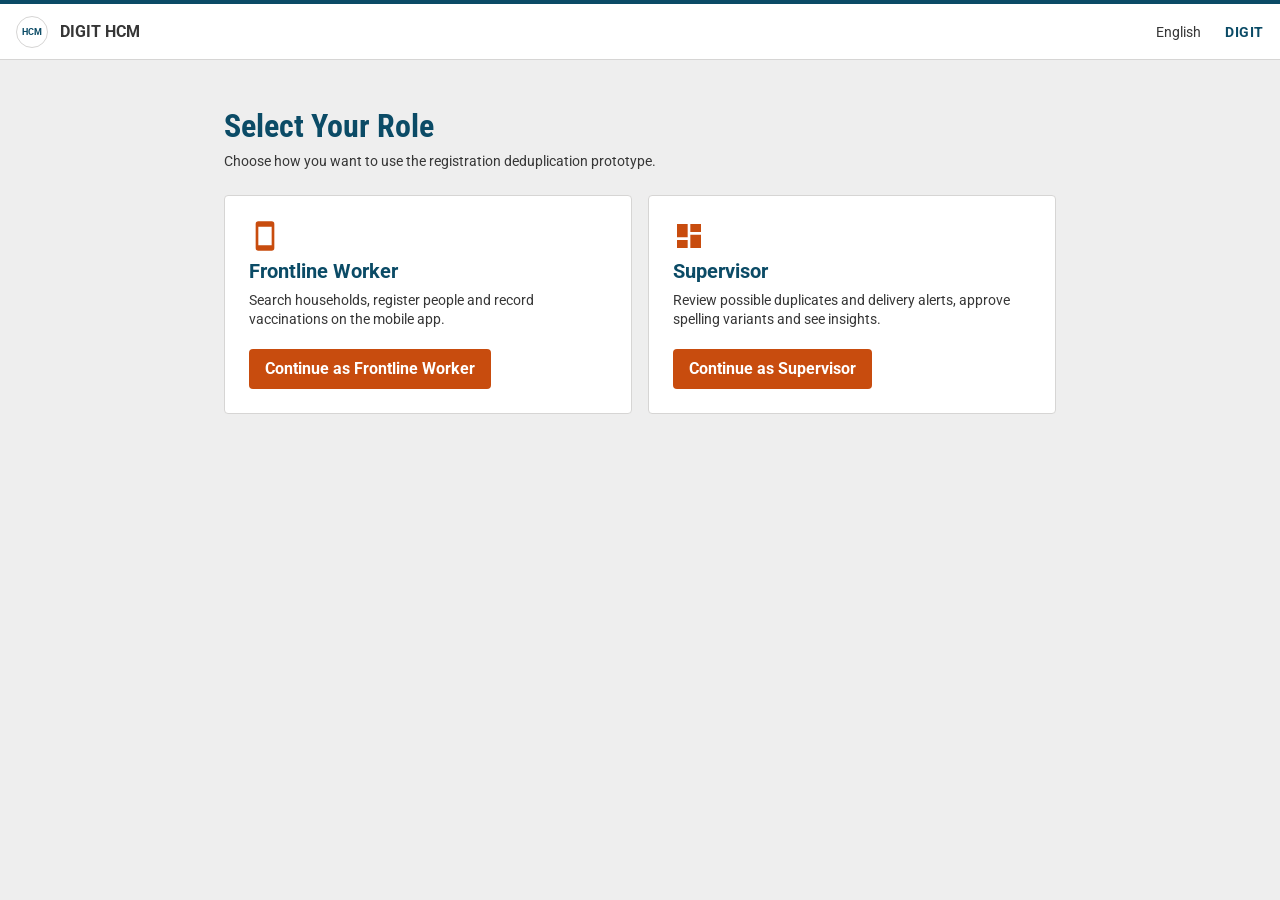
==== index.html @ af991c8d "Review: highlight compared fields as same, similar or different in both records, with a key; drop mo" ====
<!DOCTYPE html>
<html lang="en">
<head>
<meta charset="UTF-8" />
<meta name="viewport" content="width=device-width, initial-scale=1.0" />
<title>Duplication Flow – Select Your Role</title>
<link rel="preconnect" href="https://fonts.googleapis.com">
<link rel="preconnect" href="https://fonts.gstatic.com" crossorigin>
<link href="https://fonts.googleapis.com/css2?family=Roboto+Condensed:wght@400;700&family=Roboto:wght@400;500;700&display=swap" rel="stylesheet">
<link rel="stylesheet" href="supervisor.css?v=3" />
</head>
<body class="role-page">
  <header class="topbar">
    <div class="brand"><span class="brand-mark">HCM</span><span>DIGIT HCM</span></div>
    <div class="topbar-right"><span>English</span><span class="brand-digit">DIGIT</span></div>
  </header>
  <main class="role-main">
    <h1 class="page-title">Select Your Role</h1>
    <p class="page-desc">Choose how you want to use the registration deduplication prototype.</p>
    <ul class="role-list">
      <li>
        <a class="role-card" href="worker.html">
          <svg viewBox="0 0 24 24" aria-hidden="true"><path fill="currentColor" d="M17 1H7a2 2 0 0 0-2 2v18a2 2 0 0 0 2 2h10a2 2 0 0 0 2-2V3a2 2 0 0 0-2-2zm0 18H7V5h10v14z"/></svg>
          <span class="role-name">Frontline Worker</span>
          <span class="role-desc">Search households, register people and record vaccinations on the mobile app.</span>
          <span class="btn btn-primary">Continue as Frontline Worker</span>
        </a>
      </li>
      <li>
        <a class="role-card" href="supervisor.html">
          <svg viewBox="0 0 24 24" aria-hidden="true"><path fill="currentColor" d="M3 13h8V3H3v10zm0 8h8v-6H3v6zm10 0h8V11h-8v10zm0-18v6h8V3h-8z"/></svg>
          <span class="role-name">Supervisor</span>
          <span class="role-desc">Review possible duplicates and delivery alerts, approve spelling variants and see insights.</span>
          <span class="btn btn-primary">Continue as Supervisor</span>
        </a>
      </li>
    </ul>
  </main>
</body>
</html>
---- supervisor.css ----
/* Supervisor dashboard – DIGIT HCM web layout (matches Manage Registers / Studio User Management). */
:root {
  --primary-1: #C84C0E;
  --primary-1-bg: #FBEEE8;
  --primary-2: #0B4B66;
  --text: #363636;
  --text-2: #707070;
  --border: #D6D5D4;
  --bg: #EEEEEE;
  --subbar: #E8EDF0;
  --paper: #FFFFFF;
  --paper-2: #FAFAFA;
  --head: #F3F5F6;
  --error: #B91900;  --error-bg: #FBE6E3;
  --success: #00703C; --success-bg: #E5F4EC;
  --warning: #9E5F00; --warning-bg: #FFF4D6;
  --info: #0057BD;   --info-bg: #E6EEF8;
}
* { box-sizing: border-box; margin: 0; padding: 0; }
body { font-family: 'Roboto', system-ui, sans-serif; color: var(--text); background: var(--bg); font-size: 16px; line-height: 22px; }
button, input, select, textarea { font: inherit; color: inherit; }
button { background: none; border: 0; cursor: pointer; }
a { color: inherit; }
:focus-visible { outline: 2px solid var(--primary-1); outline-offset: 2px; }
.sr-only { position: absolute; width: 1px; height: 1px; overflow: hidden; clip: rect(0 0 0 0); white-space: nowrap; }
[hidden] { display: none !important; }

/* ---------- Top bar ---------- */
.topbar { height: 60px; display: flex; align-items: center; justify-content: space-between; padding: 0 16px; background: var(--paper); border-top: 4px solid var(--primary-2); border-bottom: 1px solid var(--border); position: sticky; top: 0; z-index: 20; }
.brand { display: flex; align-items: center; gap: 12px; font-weight: 700; color: var(--text); }
.brand-mark { width: 32px; height: 32px; border-radius: 50%; border: 1px solid var(--border); display: grid; place-items: center; font-size: 9px; font-weight: 700; color: var(--primary-2); }
.topbar-right { display: flex; align-items: center; gap: 24px; font-size: 14px; }
.brand-digit { font-weight: 700; color: var(--primary-2); letter-spacing: .04em; }
.avatar { width: 28px; height: 28px; border-radius: 50%; background: var(--primary-2); color: #fff; display: grid; place-items: center; font-size: 13px; font-weight: 700; }
.role-switch { color: var(--primary-1); font-weight: 500; text-decoration: underline; }

/* ---------- Shell ---------- */
.shell { display: flex; min-height: calc(100vh - 60px); }
.sidenav { width: 48px; flex: 0 0 48px; background: var(--paper); border-right: 1px solid var(--border); padding-top: 12px; display: flex; flex-direction: column; align-items: center; gap: 4px; align-self: stretch; }
.sidenav a { width: 32px; height: 32px; border-radius: 4px; display: grid; place-items: center; color: var(--text); }
.sidenav a svg { width: 18px; height: 18px; }
.sidenav a[aria-current="page"] { background: var(--primary-1); color: #fff; }
.sidenav a:hover:not([aria-current="page"]) { background: var(--paper-2); }
.content { flex: 1 1 auto; min-width: 0; }
.subbar { height: 56px; display: flex; align-items: center; justify-content: flex-end; gap: 12px; padding: 0 24px; background: var(--subbar); }
.page { padding: 20px 24px 48px; }
.page:focus { outline: none; }

/* ---------- Page head ---------- */
.crumbs { display: flex; gap: 6px; font-size: 13px; line-height: 18px; color: var(--text-2); }
.crumbs a { color: var(--primary-1); text-decoration: none; }
.crumbs a:hover { text-decoration: underline; }
.page-head { margin-top: 12px; display: flex; align-items: flex-start; justify-content: space-between; gap: 24px; }
.page-title { font-family: 'Roboto Condensed', 'Roboto', sans-serif; font-weight: 700; font-size: 32px; line-height: 36px; color: var(--primary-2); }
.page-desc { margin-top: 8px; font-size: 14px; line-height: 19px; color: var(--text); }
.head-actions { display: flex; gap: 12px; flex: 0 0 auto; }

/* ---------- Buttons ---------- */
.btn { height: 40px; padding: 0 16px; display: inline-flex; align-items: center; justify-content: center; gap: 8px; border-radius: 4px; font-size: 16px; font-weight: 700; line-height: 22px; text-decoration: none; white-space: nowrap; }
.btn svg { width: 18px; height: 18px; }
.btn-primary { background: var(--primary-1); color: #fff; }
.btn-secondary { background: var(--paper); color: var(--primary-1); border: 1px solid var(--primary-1); }
.btn-sm { height: 32px; padding: 0 12px; font-size: 14px; }
.btn:disabled { background: #C5C5C5; color: #fff; border-color: #C5C5C5; cursor: not-allowed; }
.btn-secondary:disabled { background: var(--paper); color: #C5C5C5; }
.link { color: var(--primary-1); font-weight: 500; text-decoration: underline; font-size: 14px; }

/* ---------- Stat strip ---------- */
.stats { margin-top: 20px; display: inline-flex; flex-wrap: wrap; background: var(--paper); border: 1px solid var(--border); border-radius: 4px; }
.stat { display: flex; align-items: baseline; gap: 8px; padding: 12px 20px; }
.stat + .stat { border-left: 1px solid var(--border); }
.stat b { font-size: 20px; line-height: 23px; color: var(--primary-2); }
.stat span { font-size: 14px; line-height: 19px; color: var(--text); }
.stat.is-alert b { color: var(--error); }

/* ---------- Cards, filters ---------- */
.card { margin-top: 16px; background: var(--paper); border: 1px solid var(--border); border-radius: 4px; }
.card-pad { padding: 16px 20px; }
.card-title { font-size: 20px; line-height: 23px; font-weight: 700; color: var(--primary-2); }
.card-sub { margin-top: 4px; font-size: 14px; line-height: 19px; color: var(--text-2); }
.filters { display: flex; flex-wrap: wrap; align-items: flex-end; gap: 12px 16px; padding: 16px 20px; }
.filter { display: flex; flex-direction: column; gap: 4px; min-width: 170px; flex: 1 1 170px; }
.filter label { font-size: 13px; line-height: 18px; font-weight: 500; color: #0B0C0C; }
.input, select.input { height: 40px; border: 1px solid #505A5F; border-radius: 0; background: var(--paper); padding: 0 12px; font-size: 14px; width: 100%; }
select.input { appearance: none; -webkit-appearance: none; padding-right: 32px; background-image: url("data:image/svg+xml,%3Csvg xmlns='http://www.w3.org/2000/svg' viewBox='0 0 24 24'%3E%3Cpath fill='%23363636' d='M7 10l5 5 5-5z'/%3E%3C/svg%3E"); background-repeat: no-repeat; background-position: right 8px center; background-size: 20px; }
.input:focus { outline: none; border: 2px solid var(--primary-1); padding: 0 11px; }
textarea.input { height: auto; min-height: 80px; padding: 10px 12px; resize: vertical; }
.filter-actions { display: flex; align-items: center; gap: 16px; margin-left: auto; }

/* ---------- Table ---------- */
.table-bar { display: flex; align-items: center; justify-content: space-between; gap: 12px; padding: 12px 16px; font-size: 14px; color: var(--text); }
.table-wrap { overflow-x: auto; }
table.data { width: 100%; border-collapse: collapse; font-size: 14px; line-height: 19px; }
table.data th { background: var(--head); color: var(--primary-2); font-weight: 700; text-align: left; padding: 12px 16px; border-top: 1px solid var(--border); border-bottom: 1px solid var(--border); white-space: nowrap; }
table.data td { padding: 12px 16px; border-bottom: 1px solid var(--border); vertical-align: middle; }
table.data tbody tr:hover td { background: var(--paper-2); }
table.data tr.is-alert td:first-child { box-shadow: inset 3px 0 0 var(--error); }
.cell-strong { font-weight: 700; color: var(--text); }
.cell-sub { display: block; font-size: 12px; line-height: 16px; color: var(--text-2); }
.table-foot { display: flex; align-items: center; justify-content: flex-end; gap: 16px; padding: 12px 16px; font-size: 14px; color: var(--text-2); }
.empty-row td { text-align: center; padding: 40px 16px; color: var(--text); }

/* ---------- Tags ---------- */
.tag { display: inline-flex; align-items: center; gap: 4px; height: 22px; padding: 0 8px; border-radius: 4px; border: 1px solid; font-size: 12px; line-height: 16px; font-weight: 500; white-space: nowrap; }
.tag svg { width: 12px; height: 12px; }
.tag-error { color: var(--error); background: var(--error-bg); border-color: #F2C4BD; }
.tag-warning { color: var(--warning); background: var(--warning-bg); border-color: #EBD08E; }
.tag-success { color: var(--success); background: var(--success-bg); border-color: #A8D5BC; }
.tag-info { color: var(--info); background: var(--info-bg); border-color: #B3CBEA; }
.tag-neutral { color: var(--text); background: var(--paper-2); border-color: var(--border); }

/* ---------- Review (S2 / S3) ---------- */
.rec-pair { margin-top: 16px; display: grid; grid-template-columns: 1fr 1fr; gap: 16px; }
.rec { background: var(--paper-2); border: 1px solid var(--border); border-radius: 4px; padding: 16px; min-width: 0; }
.rec-head { display: flex; align-items: baseline; justify-content: space-between; gap: 8px; padding-bottom: 12px; border-bottom: 1px solid var(--border); }
.rec-head h3 { font-size: 16px; line-height: 18px; font-weight: 700; color: var(--primary-2); }
.rec-id { font-size: 12px; line-height: 16px; color: var(--text-2); font-weight: 500; }
.rec-rows { margin-top: 4px; }
.rec-rows > div { display: grid; grid-template-columns: 42% 1fr; gap: 12px; padding: 10px 8px; margin: 0 -8px; border-bottom: 1px solid #ECECEC; font-size: 14px; line-height: 19px; }
.rec-rows > div:last-child { border-bottom: 0; }
.rec-rows dt { color: var(--text-2); }
.rec-rows dd { color: var(--text); word-break: break-word; }
.rec-rows > div[class^="m-"] { border-radius: 4px; box-shadow: inset 3px 0 0 var(--m-c); background: var(--m-bg); }
.rec-rows > div[class^="m-"] dd { font-weight: 700; }
.m-same { --m-c: var(--success); --m-bg: var(--success-bg); }
.m-similar { --m-c: #C58A00; --m-bg: var(--warning-bg); }
.m-diff { --m-c: var(--error); --m-bg: var(--error-bg); }
.m-legend { list-style: none; margin-top: 12px; display: flex; gap: 16px; font-size: 12px; line-height: 16px; color: var(--text); }
.m-legend li { display: inline-flex; align-items: center; gap: 6px; }
.m-legend li::before { content: ""; width: 12px; height: 12px; border-radius: 2px; background: var(--m-bg); box-shadow: inset 3px 0 0 var(--m-c); border: 1px solid var(--m-c); }
.rec-sub { display: block; margin-top: 2px; font-size: 12px; line-height: 16px; font-weight: 500; color: var(--warning); }
.sub-title { margin-top: 24px; font-size: 16px; line-height: 18px; font-weight: 700; color: var(--primary-2); }
.pair-list { margin-top: 12px; display: flex; flex-direction: column; gap: 8px; }
.pair-row { display: grid; grid-template-columns: 1fr 1fr auto; gap: 16px; align-items: center; background: var(--paper-2); border: 1px solid var(--border); border-radius: 4px; padding: 12px 16px; font-size: 14px; line-height: 19px; }
.pair-row > div { display: flex; flex-direction: column; gap: 2px; min-width: 0; }
.pair-lbl { font-size: 12px; line-height: 16px; color: var(--text-2); }
.pair-match { align-items: flex-end; }
.pair-none { font-size: 12px; color: var(--text-2); }
.rec-notes { margin-top: 16px; display: grid; gap: 12px; }
.rec-notes > div { background: var(--paper-2); border: 1px solid var(--border); border-radius: 4px; padding: 12px 16px; }
.rec-notes h3 { font-size: 14px; line-height: 19px; font-weight: 700; color: var(--primary-2); }
.rec-notes p { margin-top: 2px; font-size: 14px; line-height: 19px; color: var(--text); }
@media (max-width: 1100px) { .rec-pair { grid-template-columns: 1fr; } }
.review-side { position: sticky; top: 76px; }
.review-side > .card { margin-top: 16px; }
.review-grid { display: grid; grid-template-columns: minmax(0, 2fr) minmax(300px, 1fr); gap: 16px; align-items: start; }
.signals { display: flex; flex-wrap: wrap; gap: 6px; margin-top: 12px; }
.cmp { width: 100%; border-collapse: collapse; font-size: 14px; line-height: 19px; margin-top: 12px; }
.cmp th, .cmp td { padding: 10px 12px; border-bottom: 1px solid var(--border); text-align: left; vertical-align: top; }
.cmp thead th { background: var(--head); color: var(--primary-2); font-weight: 700; }
.cmp tbody th { color: var(--text-2); font-weight: 400; width: 26%; }
.cmp td.is-diff { background: var(--warning-bg); font-weight: 500; }
.section-label { margin-top: 20px; font-size: 16px; line-height: 18px; font-weight: 700; color: var(--primary-2); }
.meta { display: grid; grid-template-columns: auto 1fr; gap: 8px 16px; margin-top: 12px; font-size: 14px; line-height: 19px; }
.meta dt { color: var(--text-2); }
.map { margin-top: 12px; border: 1px solid var(--border); border-radius: 4px; background: #E9EFE8; display: block; width: 100%; height: auto; }
.decide { display: flex; flex-direction: column; gap: 10px; border: 0; padding: 0; min-width: 0; }
.decide legend { padding: 0; margin-bottom: 4px; }
.radio { display: flex; align-items: flex-start; gap: 10px; font-size: 16px; line-height: 22px; cursor: pointer; }
.radio input { appearance: none; -webkit-appearance: none; width: 20px; height: 20px; margin-top: 1px; flex: 0 0 20px; border: 1px solid #505A5F; border-radius: 50%; display: grid; place-items: center; cursor: pointer; }
.radio input::after { content: ""; width: 10px; height: 10px; border-radius: 50%; background: var(--primary-1); transform: scale(0); }
.radio input:checked { border-color: var(--primary-1); }
.radio input:checked::after { transform: scale(1); }
.radio small { display: block; font-size: 13px; line-height: 18px; color: var(--text-2); }
.field { margin-top: 16px; display: flex; flex-direction: column; gap: 4px; }
.field > label { font-size: 14px; line-height: 19px; font-weight: 500; color: #0B0C0C; }
.err { font-size: 13px; color: var(--error); }
.card-actions { margin-top: 20px; display: flex; justify-content: flex-end; gap: 12px; }
.done-note { margin-top: 12px; padding: 10px 12px; border-radius: 4px; background: var(--success-bg); color: var(--success); font-size: 14px; }

/* ---------- Tabs (S4) ---------- */
.tabs { display: flex; gap: 0; border-bottom: 1px solid var(--border); padding: 0 16px; }
.tab { padding: 12px 16px; font-size: 14px; font-weight: 500; color: var(--text-2); border-bottom: 3px solid transparent; margin-bottom: -1px; }
.tab[aria-selected="true"] { color: var(--primary-1); border-bottom-color: var(--primary-1); font-weight: 700; }
.alias-names { display: flex; flex-wrap: wrap; gap: 4px; }
.row-actions { display: flex; gap: 8px; }

/* ---------- Insights (S5): single-series bar lists ---------- */
.insight-grid { display: grid; grid-template-columns: repeat(2, minmax(0, 1fr)); gap: 16px; }
@media (max-width: 900px) { .insight-grid { grid-template-columns: 1fr; } }
.bars { list-style: none; margin-top: 16px; display: flex; flex-direction: column; gap: 10px; }
.bar-row { display: grid; grid-template-columns: 130px 1fr 52px; align-items: center; gap: 12px; font-size: 14px; line-height: 19px; position: relative; }
.bar-label { color: var(--text); overflow: hidden; text-overflow: ellipsis; white-space: nowrap; }
.bar-track { height: 16px; display: flex; align-items: center; }
.bar { height: 12px; min-width: 2px; background: var(--primary-2); border-radius: 0 4px 4px 0; }
.bar-row:hover .bar, .bar-row:focus-within .bar { background: #083A50; }
.bar-val { text-align: right; font-variant-numeric: tabular-nums; color: var(--text); font-weight: 500; }
.bar-tip { position: absolute; left: 140px; bottom: calc(100% + 4px); padding: 6px 10px; background: #363636; color: #fff; border-radius: 4px; font-size: 12px; line-height: 16px; white-space: nowrap; opacity: 0; pointer-events: none; transition: opacity .1s; z-index: 2; }
.bar-row:hover .bar-tip, .bar-row:focus-within .bar-tip { opacity: 1; }
.chart-note { margin-top: 12px; font-size: 12px; line-height: 16px; color: var(--text-2); }
.toggle-table { margin-top: 12px; }

/* ---------- Toast ---------- */
.toast { position: fixed; left: 50%; bottom: 24px; transform: translateX(-50%); background: #363636; color: #fff; padding: 12px 16px; border-radius: 4px; font-size: 14px; z-index: 50; max-width: 90vw; }

/* ---------- Role select page ---------- */
.role-page { background: var(--bg); }
.role-main { max-width: 880px; margin: 0 auto; padding: 48px 24px; }
.role-list { list-style: none; margin-top: 24px; display: grid; grid-template-columns: repeat(auto-fit, minmax(280px, 1fr)); gap: 16px; }
.role-card { height: 100%; display: flex; flex-direction: column; align-items: flex-start; gap: 8px; padding: 24px; background: var(--paper); border: 1px solid var(--border); border-radius: 4px; text-decoration: none; }
.role-card:hover { border-color: var(--primary-1); }
.role-card > svg { width: 32px; height: 32px; color: var(--primary-1); }
.role-name { font-size: 20px; line-height: 23px; font-weight: 700; color: var(--primary-2); }
.role-desc { font-size: 14px; line-height: 19px; color: var(--text); flex: 1 1 auto; }
.role-card .btn { margin-top: 12px; }

@media (max-width: 900px) {
  .review-grid { grid-template-columns: 1fr; }
  .page-head { flex-direction: column; }
}
@media (max-width: 600px) {
  .page { padding: 16px; }
  .subbar { padding: 0 16px; }
  .page-title { font-size: 28px; line-height: 32px; }
  .stats { display: flex; }
  .stat { flex: 1 1 50%; }
  .stat + .stat { border-left: 0; }
}
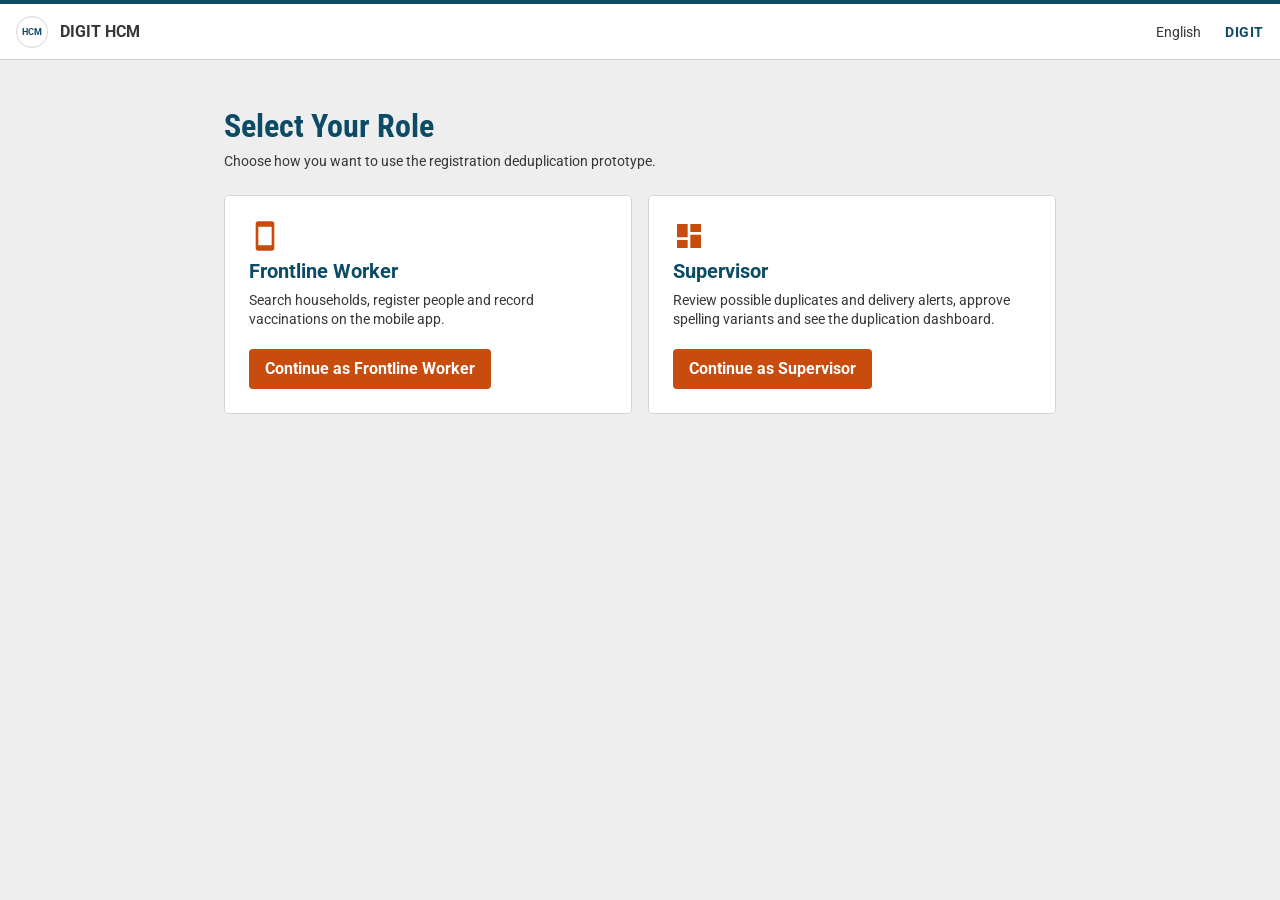
==== commit f0f573ab: "Role page: point supervisor card to the duplication dashboard Co-Authored-By: Claude Opus 5.5 <norep" ====
--- a/index.html
+++ b/index.html
@@ -7,7 +7,7 @@
 <link rel="preconnect" href="https://fonts.googleapis.com">
 <link rel="preconnect" href="https://fonts.gstatic.com" crossorigin>
 <link href="https://fonts.googleapis.com/css2?family=Roboto+Condensed:wght@400;700&family=Roboto:wght@400;500;700&display=swap" rel="stylesheet">
-<link rel="stylesheet" href="supervisor.css?v=3" />
+<link rel="stylesheet" href="supervisor.css?v=5" />
 </head>
 <body class="role-page">
   <header class="topbar">
@@ -30,7 +30,7 @@
         <a class="role-card" href="supervisor.html">
           <svg viewBox="0 0 24 24" aria-hidden="true"><path fill="currentColor" d="M3 13h8V3H3v10zm0 8h8v-6H3v6zm10 0h8V11h-8v10zm0-18v6h8V3h-8z"/></svg>
           <span class="role-name">Supervisor</span>
-          <span class="role-desc">Review possible duplicates and delivery alerts, approve spelling variants and see insights.</span>
+          <span class="role-desc">Review possible duplicates and delivery alerts, approve spelling variants and see the duplication dashboard.</span>
           <span class="btn btn-primary">Continue as Supervisor</span>
         </a>
       </li>
--- a/supervisor.css
+++ b/supervisor.css
@@ -216,3 +216,38 @@
   .stat { flex: 1 1 50%; }
   .stat + .stat { border-left: 0; }
 }
+
+/* ---------- S5 Duplication Dashboard ---------- */
+.kpis { margin-top: 20px; display: grid; grid-template-columns: repeat(4, minmax(0, 1fr)); gap: 16px; }
+.kpi { background: var(--paper); border: 1px solid var(--border); border-radius: 4px; padding: 16px 20px; display: flex; flex-direction: column; gap: 4px; }
+.kpi-num { font-size: 32px; line-height: 36px; font-weight: 700; color: var(--primary-2); font-variant-numeric: tabular-nums; }
+.kpi.is-alert .kpi-num { color: var(--error); }
+.kpi-label { font-size: 14px; line-height: 19px; font-weight: 500; color: var(--text); }
+.kpi-note { font-size: 12px; line-height: 16px; color: var(--text-2); }
+.dash-grid { margin-top: 16px; display: grid; grid-template-columns: repeat(2, minmax(0, 1fr)); gap: 16px; }
+.dash-grid > .card { margin-top: 0; }
+.chart-card { display: flex; flex-direction: column; }
+.chart-card .toggle-table { align-self: flex-start; margin-top: auto; padding-top: 12px; }
+.donut-wrap { margin-top: 16px; display: flex; align-items: center; gap: 24px; flex-wrap: wrap; }
+.donut { width: 180px; height: 180px; flex: 0 0 180px; }
+.donut .slice { stroke: var(--paper); stroke-width: 2; cursor: pointer; }
+.donut .slice:hover, .donut .slice:focus { opacity: .85; outline: none; }
+.donut-total { font-size: 28px; font-weight: 700; fill: var(--primary-2); font-family: 'Roboto', sans-serif; }
+.donut-unit { font-size: 12px; fill: var(--text-2); font-family: 'Roboto', sans-serif; }
+.legend { list-style: none; flex: 1 1 180px; display: flex; flex-direction: column; gap: 8px; font-size: 14px; line-height: 19px; }
+.legend li { display: grid; grid-template-columns: 12px 1fr auto 44px; gap: 8px; align-items: center; }
+.legend .sw { width: 12px; height: 12px; border-radius: 3px; }
+.lg-label { color: var(--text); }
+.lg-val { color: var(--text); font-weight: 700; font-variant-numeric: tabular-nums; text-align: right; }
+.lg-pct { color: var(--text-2); font-variant-numeric: tabular-nums; text-align: right; }
+.trend { margin-top: 12px; width: 100%; height: auto; display: block; }
+.trend .grid { stroke: #E6E6E6; stroke-width: 1; }
+.trend .axis { font-size: 11px; fill: var(--text-2); font-family: 'Roboto', sans-serif; }
+.trend-line { fill: none; stroke: var(--primary-2); stroke-width: 2; stroke-linejoin: round; }
+.trend .pt circle { fill: var(--primary-2); stroke: var(--paper); stroke-width: 2; }
+.trend .pt .hit { fill: transparent; }
+.trend .pt:hover circle, .trend .pt:focus circle { r: 6; }
+.trend .pt:focus { outline: none; }
+.chart-tip { position: fixed; z-index: 60; padding: 6px 10px; background: #363636; color: #fff; border-radius: 4px; font-size: 12px; line-height: 16px; pointer-events: none; white-space: nowrap; }
+@media (max-width: 1100px) { .kpis { grid-template-columns: repeat(2, minmax(0, 1fr)); } }
+@media (max-width: 900px) { .dash-grid { grid-template-columns: 1fr; } }
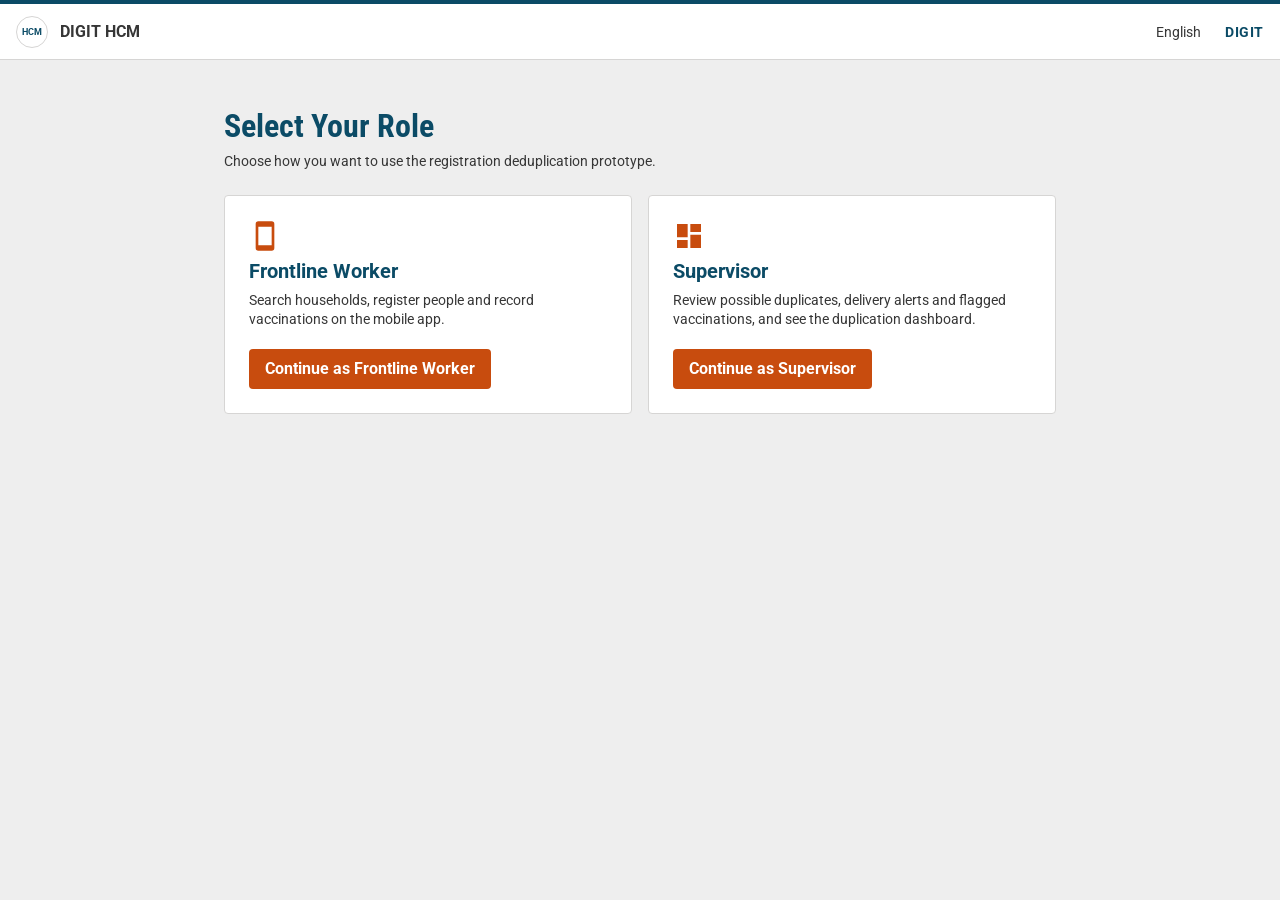
==== commit 0f71f70c: "Match spec: flag goes straight to the reason screen, wrong child / not vaccinated bring Take Action " ====
--- a/index.html
+++ b/index.html
@@ -7,7 +7,7 @@
 <link rel="preconnect" href="https://fonts.googleapis.com">
 <link rel="preconnect" href="https://fonts.gstatic.com" crossorigin>
 <link href="https://fonts.googleapis.com/css2?family=Roboto+Condensed:wght@400;700&family=Roboto:wght@400;500;700&display=swap" rel="stylesheet">
-<link rel="stylesheet" href="supervisor.css?v=5" />
+<link rel="stylesheet" href="supervisor.css?v=8" />
 </head>
 <body class="role-page">
   <header class="topbar">
@@ -30,7 +30,7 @@
         <a class="role-card" href="supervisor.html">
           <svg viewBox="0 0 24 24" aria-hidden="true"><path fill="currentColor" d="M3 13h8V3H3v10zm0 8h8v-6H3v6zm10 0h8V11h-8v10zm0-18v6h8V3h-8z"/></svg>
           <span class="role-name">Supervisor</span>
-          <span class="role-desc">Review possible duplicates and delivery alerts, approve spelling variants and see the duplication dashboard.</span>
+          <span class="role-desc">Review possible duplicates, delivery alerts and flagged vaccinations, and see the duplication dashboard.</span>
           <span class="btn btn-primary">Continue as Supervisor</span>
         </a>
       </li>
--- a/supervisor.css
+++ b/supervisor.css
@@ -130,6 +130,11 @@
 .m-legend li::before { content: ""; width: 12px; height: 12px; border-radius: 2px; background: var(--m-bg); box-shadow: inset 3px 0 0 var(--m-c); border: 1px solid var(--m-c); }
 .rec-sub { display: block; margin-top: 2px; font-size: 12px; line-height: 16px; font-weight: 500; color: var(--warning); }
 .sub-title { margin-top: 24px; font-size: 16px; line-height: 18px; font-weight: 700; color: var(--primary-2); }
+.person-pair { margin-top: 16px; }
+.person-pair-head { display: flex; align-items: center; justify-content: space-between; gap: 12px; }
+.person-pair-head h4 { font-size: 14px; line-height: 19px; font-weight: 700; color: var(--text); }
+.person-pair .rec-pair { margin-top: 8px; }
+.rec-empty p { margin-top: 12px; font-size: 14px; line-height: 19px; color: var(--text-2); }
 .pair-list { margin-top: 12px; display: flex; flex-direction: column; gap: 8px; }
 .pair-row { display: grid; grid-template-columns: 1fr 1fr auto; gap: 16px; align-items: center; background: var(--paper-2); border: 1px solid var(--border); border-radius: 4px; padding: 12px 16px; font-size: 14px; line-height: 19px; }
 .pair-row > div { display: flex; flex-direction: column; gap: 2px; min-width: 0; }
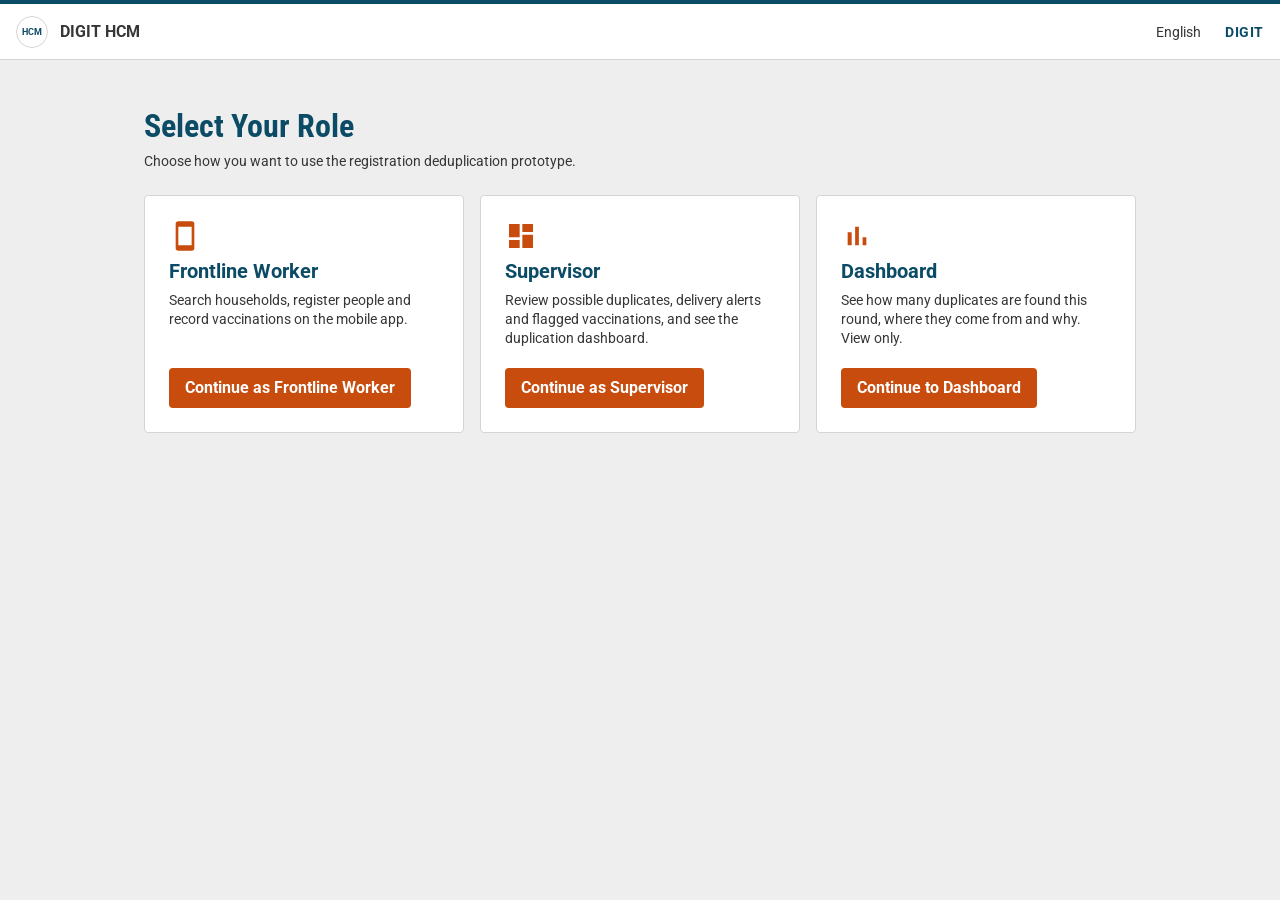
==== commit 544c32c3: "Dashboard role: view-only dashboard.html and a third card on the role page Co-Authored-By: Claude Op" ====
--- a/index.html
+++ b/index.html
@@ -7,7 +7,7 @@
 <link rel="preconnect" href="https://fonts.googleapis.com">
 <link rel="preconnect" href="https://fonts.gstatic.com" crossorigin>
 <link href="https://fonts.googleapis.com/css2?family=Roboto+Condensed:wght@400;700&family=Roboto:wght@400;500;700&display=swap" rel="stylesheet">
-<link rel="stylesheet" href="supervisor.css?v=8" />
+<link rel="stylesheet" href="supervisor.css?v=13" />
 </head>
 <body class="role-page">
   <header class="topbar">
@@ -34,6 +34,14 @@
           <span class="btn btn-primary">Continue as Supervisor</span>
         </a>
       </li>
+      <li>
+        <a class="role-card" href="dashboard.html">
+          <svg viewBox="0 0 24 24" aria-hidden="true"><path fill="currentColor" d="M5 9.2h3V19H5zM10.6 5h2.8v14h-2.8zm5.6 8H19v6h-2.8z"/></svg>
+          <span class="role-name">Dashboard</span>
+          <span class="role-desc">See how many duplicates are found this round, where they come from and why. View only.</span>
+          <span class="btn btn-primary">Continue to Dashboard</span>
+        </a>
+      </li>
     </ul>
   </main>
 </body>
--- a/supervisor.css
+++ b/supervisor.css
@@ -200,8 +200,8 @@
 
 /* ---------- Role select page ---------- */
 .role-page { background: var(--bg); }
-.role-main { max-width: 880px; margin: 0 auto; padding: 48px 24px; }
-.role-list { list-style: none; margin-top: 24px; display: grid; grid-template-columns: repeat(auto-fit, minmax(280px, 1fr)); gap: 16px; }
+.role-main { max-width: 1040px; margin: 0 auto; padding: 48px 24px; }
+.role-list { list-style: none; margin-top: 24px; display: grid; grid-template-columns: repeat(auto-fit, minmax(240px, 1fr)); gap: 16px; }
 .role-card { height: 100%; display: flex; flex-direction: column; align-items: flex-start; gap: 8px; padding: 24px; background: var(--paper); border: 1px solid var(--border); border-radius: 4px; text-decoration: none; }
 .role-card:hover { border-color: var(--primary-1); }
 .role-card > svg { width: 32px; height: 32px; color: var(--primary-1); }
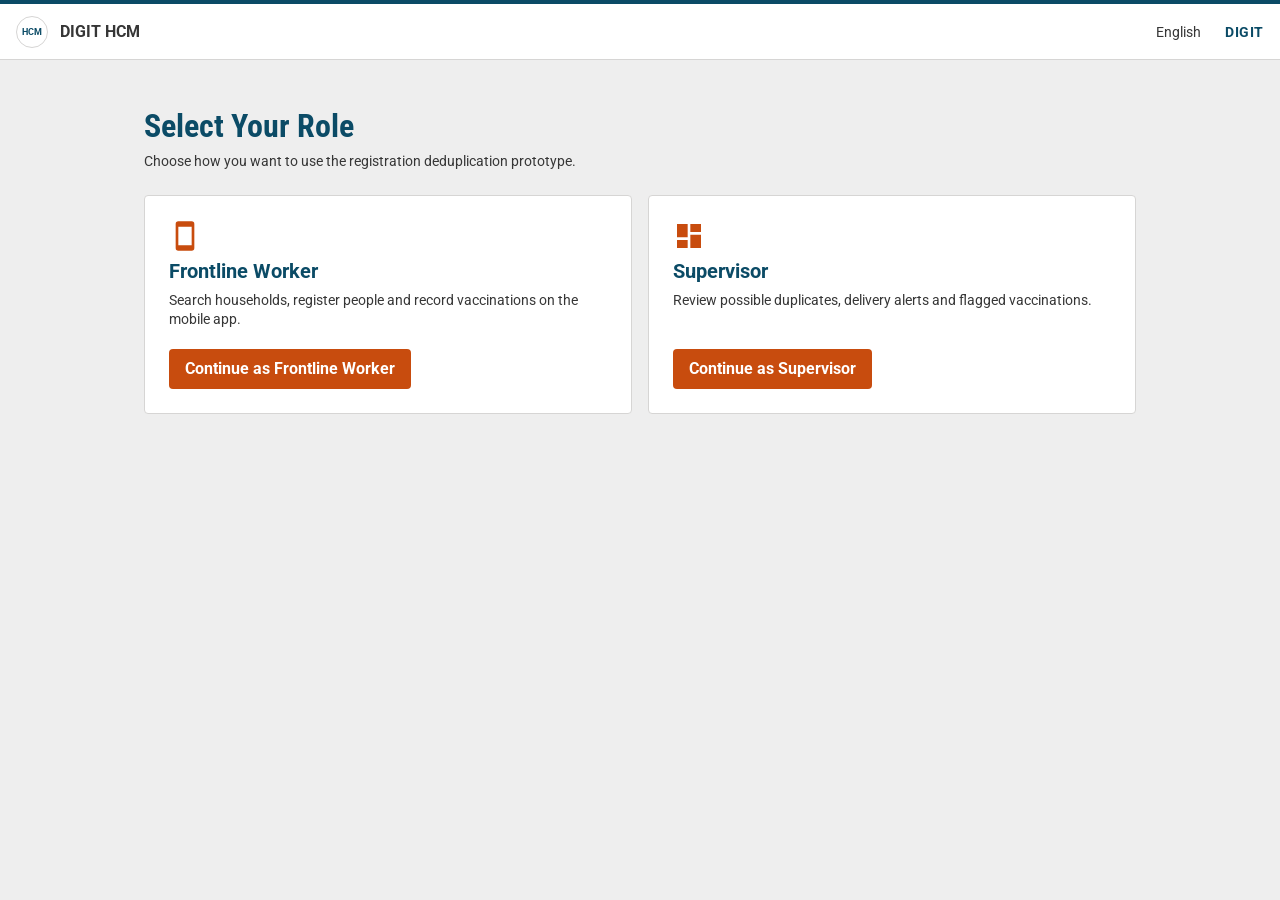
==== commit 59943214: "Search results: Nearby text on households within 50 m. Remove the dashboard (role, page, supervisor " ====
--- a/index.html
+++ b/index.html
@@ -7,7 +7,7 @@
 <link rel="preconnect" href="https://fonts.googleapis.com">
 <link rel="preconnect" href="https://fonts.gstatic.com" crossorigin>
 <link href="https://fonts.googleapis.com/css2?family=Roboto+Condensed:wght@400;700&family=Roboto:wght@400;500;700&display=swap" rel="stylesheet">
-<link rel="stylesheet" href="supervisor.css?v=13" />
+<link rel="stylesheet" href="supervisor.css?v=14" />
 </head>
 <body class="role-page">
   <header class="topbar">
@@ -30,16 +30,8 @@
         <a class="role-card" href="supervisor.html">
           <svg viewBox="0 0 24 24" aria-hidden="true"><path fill="currentColor" d="M3 13h8V3H3v10zm0 8h8v-6H3v6zm10 0h8V11h-8v10zm0-18v6h8V3h-8z"/></svg>
           <span class="role-name">Supervisor</span>
-          <span class="role-desc">Review possible duplicates, delivery alerts and flagged vaccinations, and see the duplication dashboard.</span>
+          <span class="role-desc">Review possible duplicates, delivery alerts and flagged vaccinations.</span>
           <span class="btn btn-primary">Continue as Supervisor</span>
-        </a>
-      </li>
-      <li>
-        <a class="role-card" href="dashboard.html">
-          <svg viewBox="0 0 24 24" aria-hidden="true"><path fill="currentColor" d="M5 9.2h3V19H5zM10.6 5h2.8v14h-2.8zm5.6 8H19v6h-2.8z"/></svg>
-          <span class="role-name">Dashboard</span>
-          <span class="role-desc">See how many duplicates are found this round, where they come from and why. View only.</span>
-          <span class="btn btn-primary">Continue to Dashboard</span>
         </a>
       </li>
     </ul>
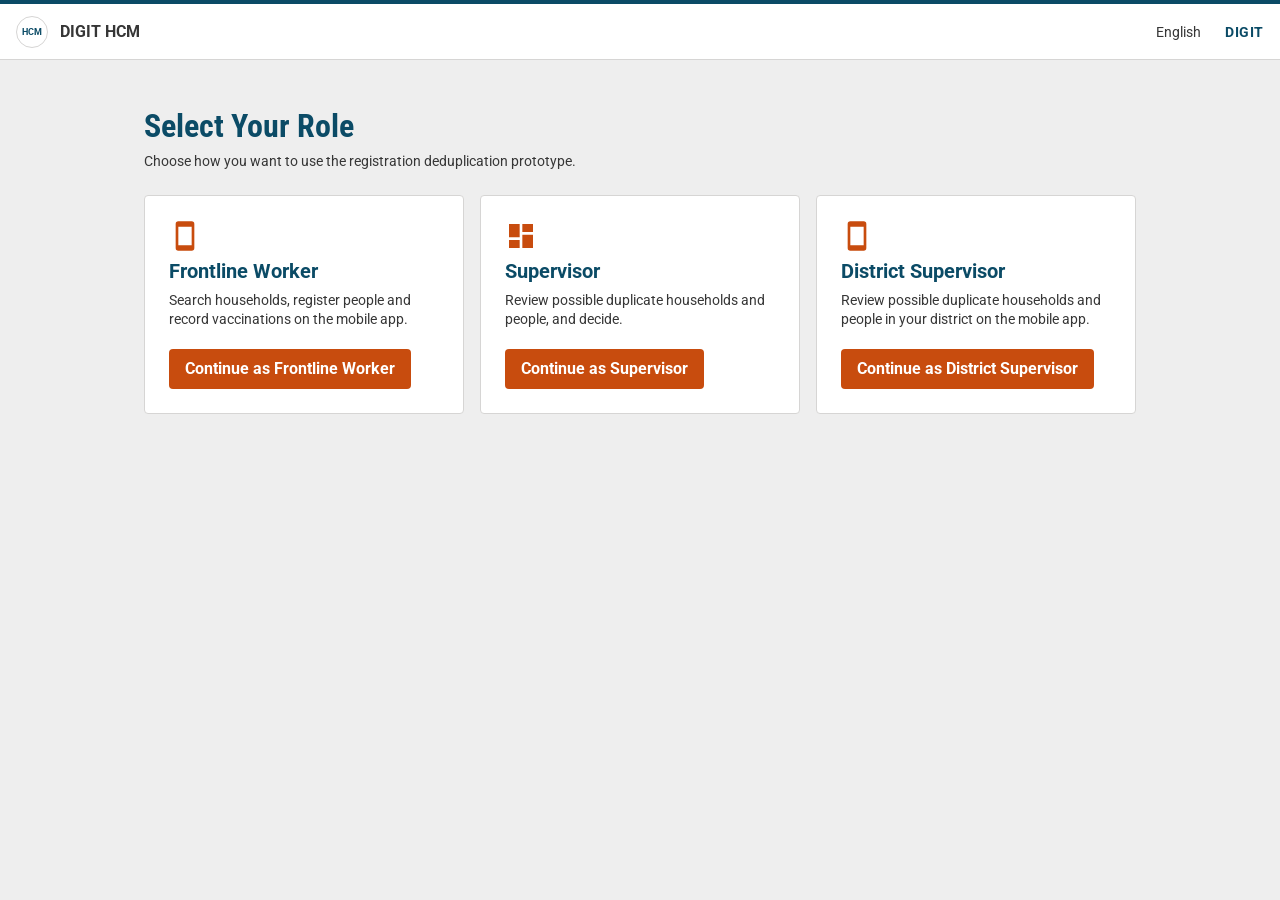
==== commit e8d38f3f: "Remove Layer 3 (worker vaccination flag, delivery alerts, flagged vaccinations). Add District Superv" ====
--- a/index.html
+++ b/index.html
@@ -7,7 +7,7 @@
 <link rel="preconnect" href="https://fonts.googleapis.com">
 <link rel="preconnect" href="https://fonts.gstatic.com" crossorigin>
 <link href="https://fonts.googleapis.com/css2?family=Roboto+Condensed:wght@400;700&family=Roboto:wght@400;500;700&display=swap" rel="stylesheet">
-<link rel="stylesheet" href="supervisor.css?v=14" />
+<link rel="stylesheet" href="supervisor.css?v=16" />
 </head>
 <body class="role-page">
   <header class="topbar">
@@ -30,8 +30,16 @@
         <a class="role-card" href="supervisor.html">
           <svg viewBox="0 0 24 24" aria-hidden="true"><path fill="currentColor" d="M3 13h8V3H3v10zm0 8h8v-6H3v6zm10 0h8V11h-8v10zm0-18v6h8V3h-8z"/></svg>
           <span class="role-name">Supervisor</span>
-          <span class="role-desc">Review possible duplicates, delivery alerts and flagged vaccinations.</span>
+          <span class="role-desc">Review possible duplicate households and people, and decide.</span>
           <span class="btn btn-primary">Continue as Supervisor</span>
+        </a>
+      </li>
+      <li>
+        <a class="role-card" href="district.html">
+          <svg viewBox="0 0 24 24" aria-hidden="true"><path fill="currentColor" d="M17 1H7a2 2 0 0 0-2 2v18a2 2 0 0 0 2 2h10a2 2 0 0 0 2-2V3a2 2 0 0 0-2-2zm0 18H7V5h10v14z"/></svg>
+          <span class="role-name">District Supervisor</span>
+          <span class="role-desc">Review possible duplicate households and people in your district on the mobile app.</span>
+          <span class="btn btn-primary">Continue as District Supervisor</span>
         </a>
       </li>
     </ul>
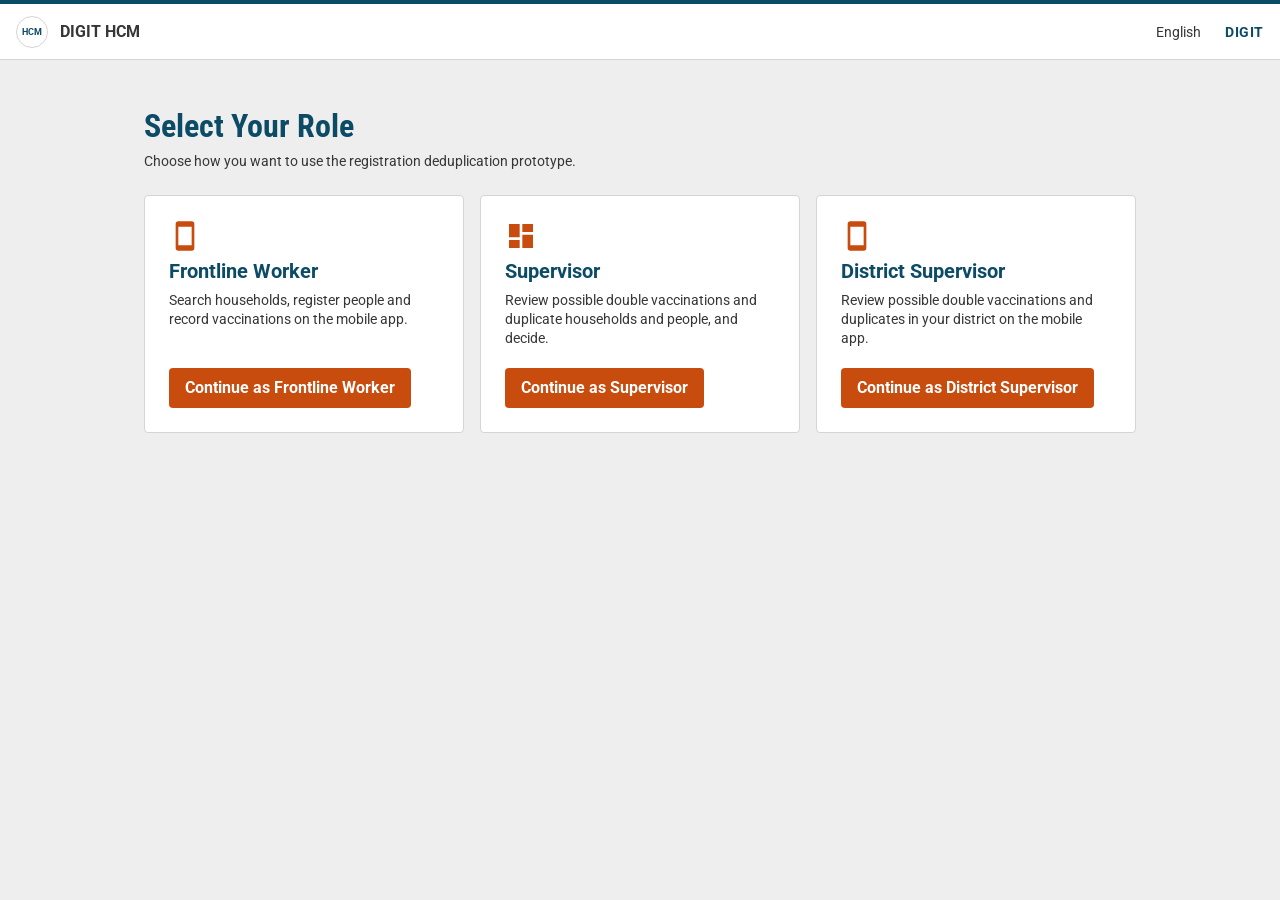
==== commit 1a958381: "Bring back the server's possible double vaccination flag in desktop and mobile supervisor (sync fail" ====
--- a/index.html
+++ b/index.html
@@ -30,7 +30,7 @@
         <a class="role-card" href="supervisor.html">
           <svg viewBox="0 0 24 24" aria-hidden="true"><path fill="currentColor" d="M3 13h8V3H3v10zm0 8h8v-6H3v6zm10 0h8V11h-8v10zm0-18v6h8V3h-8z"/></svg>
           <span class="role-name">Supervisor</span>
-          <span class="role-desc">Review possible duplicate households and people, and decide.</span>
+          <span class="role-desc">Review possible double vaccinations and duplicate households and people, and decide.</span>
           <span class="btn btn-primary">Continue as Supervisor</span>
         </a>
       </li>
@@ -38,7 +38,7 @@
         <a class="role-card" href="district.html">
           <svg viewBox="0 0 24 24" aria-hidden="true"><path fill="currentColor" d="M17 1H7a2 2 0 0 0-2 2v18a2 2 0 0 0 2 2h10a2 2 0 0 0 2-2V3a2 2 0 0 0-2-2zm0 18H7V5h10v14z"/></svg>
           <span class="role-name">District Supervisor</span>
-          <span class="role-desc">Review possible duplicate households and people in your district on the mobile app.</span>
+          <span class="role-desc">Review possible double vaccinations and duplicates in your district on the mobile app.</span>
           <span class="btn btn-primary">Continue as District Supervisor</span>
         </a>
       </li>
